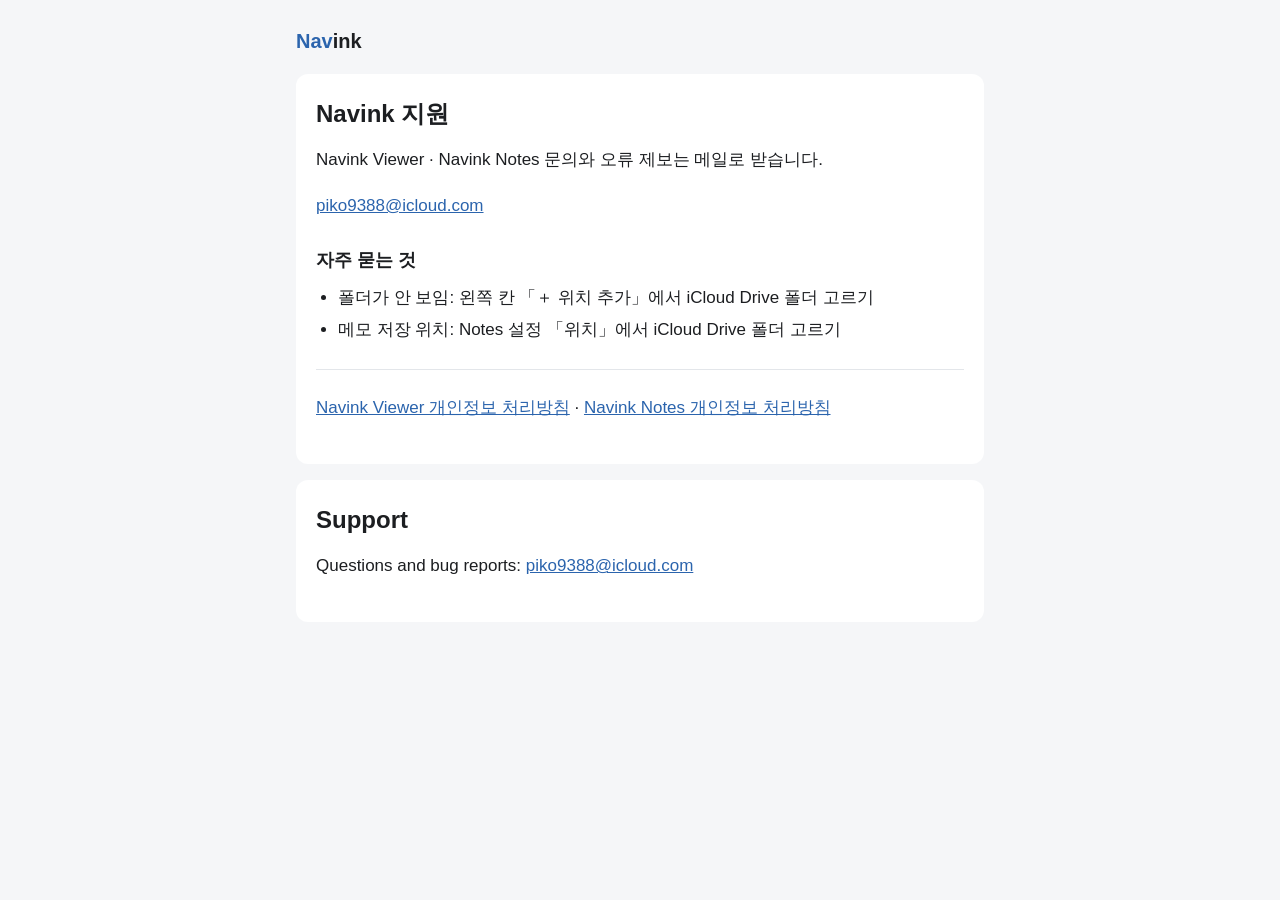
==== support.html @ b6a54c42 "Navink 개인정보 처리방침 · 지원 페이지" ====
<!doctype html><html lang="ko"><head><meta charset="utf-8"><meta name="viewport" content="width=device-width, initial-scale=1"><title>Navink 지원 · Support</title><link rel="stylesheet" href="style.css"></head><body><main><div class="brand"><b>Nav</b>ink</div>
<section lang="ko"><h1>Navink 지원</h1><p>Navink Viewer · Navink Notes 문의와 오류 제보는 메일로 받습니다.</p><p><a href="mailto:piko9388@icloud.com">piko9388@icloud.com</a></p><h2>자주 묻는 것</h2><ul><li>폴더가 안 보임: 왼쪽 칸 「＋ 위치 추가」에서 iCloud Drive 폴더 고르기</li><li>메모 저장 위치: Notes 설정 「위치」에서 iCloud Drive 폴더 고르기</li></ul><hr><p><a href="viewer/privacy.html">Navink Viewer 개인정보 처리방침</a> · <a href="notes/privacy.html">Navink Notes 개인정보 처리방침</a></p></section><section lang="en"><h1>Support</h1><p>Questions and bug reports: <a href="mailto:piko9388@icloud.com">piko9388@icloud.com</a></p></section>
</main></body></html>
---- style.css ----
:root{--bg:#F5F6F8;--card:#FFFFFF;--text:#1C1E21;--sub:#5F6670;--line:#E3E6EA;--accent:#2B64AD}
@media (prefers-color-scheme:dark){:root{--bg:#121418;--card:#1C1F25;--text:#E8EAED;--sub:#A3AAB4;--line:#2B2F36;--accent:#82AAF0}}
*{box-sizing:border-box}html{-webkit-text-size-adjust:100%}
body{margin:0;background:var(--bg);color:var(--text);font-family:-apple-system,BlinkMacSystemFont,"Apple SD Gothic Neo","Malgun Gothic",sans-serif;font-size:17px;line-height:1.7}
main{max-width:720px;margin:0 auto;padding:24px 16px 48px}
.brand{font-weight:800;font-size:20px}.brand b{color:var(--accent)}
section{background:var(--card);border-radius:12px;padding:24px 20px;margin:16px 0}
:lang(ko){word-break:keep-all;overflow-wrap:break-word}
h1{font-size:24px;line-height:1.3;margin:0 0 8px}h2{font-size:18px;margin:24px 0 8px}
ul{padding-left:22px;margin:0 0 12px}li{margin-bottom:4px}.meta{color:var(--sub);font-size:15px}
a{color:var(--accent)}hr{border:0;border-top:1px solid var(--line);margin:24px 0}
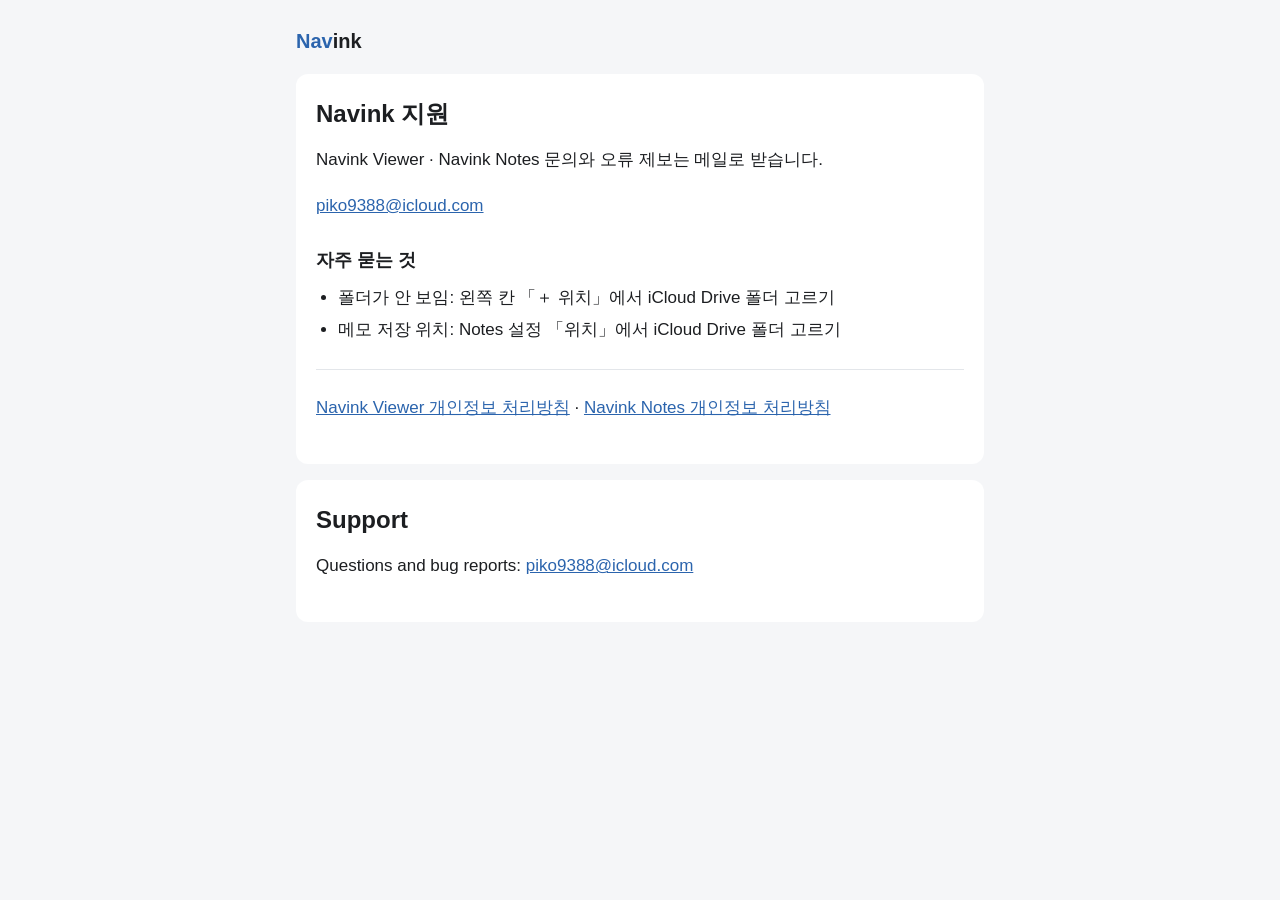
==== commit 75bb2b42: "지원 · 방침 1.0.1 정정: 「＋ 위치」 표기, Viewer 설정은 기기 안에만, md 외부 자원, 고정밀 모델 다시 받기 Co-Authored-By: Claude Opus 5" ====
--- a/support.html
+++ b/support.html
@@ -1,3 +1,3 @@
 <!doctype html><html lang="ko"><head><meta charset="utf-8"><meta name="viewport" content="width=device-width, initial-scale=1"><title>Navink 지원 · Support</title><link rel="stylesheet" href="style.css"></head><body><main><div class="brand"><b>Nav</b>ink</div>
-<section lang="ko"><h1>Navink 지원</h1><p>Navink Viewer · Navink Notes 문의와 오류 제보는 메일로 받습니다.</p><p><a href="mailto:piko9388@icloud.com">piko9388@icloud.com</a></p><h2>자주 묻는 것</h2><ul><li>폴더가 안 보임: 왼쪽 칸 「＋ 위치 추가」에서 iCloud Drive 폴더 고르기</li><li>메모 저장 위치: Notes 설정 「위치」에서 iCloud Drive 폴더 고르기</li></ul><hr><p><a href="viewer/privacy.html">Navink Viewer 개인정보 처리방침</a> · <a href="notes/privacy.html">Navink Notes 개인정보 처리방침</a></p></section><section lang="en"><h1>Support</h1><p>Questions and bug reports: <a href="mailto:piko9388@icloud.com">piko9388@icloud.com</a></p></section>
+<section lang="ko"><h1>Navink 지원</h1><p>Navink Viewer · Navink Notes 문의와 오류 제보는 메일로 받습니다.</p><p><a href="mailto:piko9388@icloud.com">piko9388@icloud.com</a></p><h2>자주 묻는 것</h2><ul><li>폴더가 안 보임: 왼쪽 칸 「＋ 위치」에서 iCloud Drive 폴더 고르기</li><li>메모 저장 위치: Notes 설정 「위치」에서 iCloud Drive 폴더 고르기</li></ul><hr><p><a href="viewer/privacy.html">Navink Viewer 개인정보 처리방침</a> · <a href="notes/privacy.html">Navink Notes 개인정보 처리방침</a></p></section><section lang="en"><h1>Support</h1><p>Questions and bug reports: <a href="mailto:piko9388@icloud.com">piko9388@icloud.com</a></p></section>
 </main></body></html>
